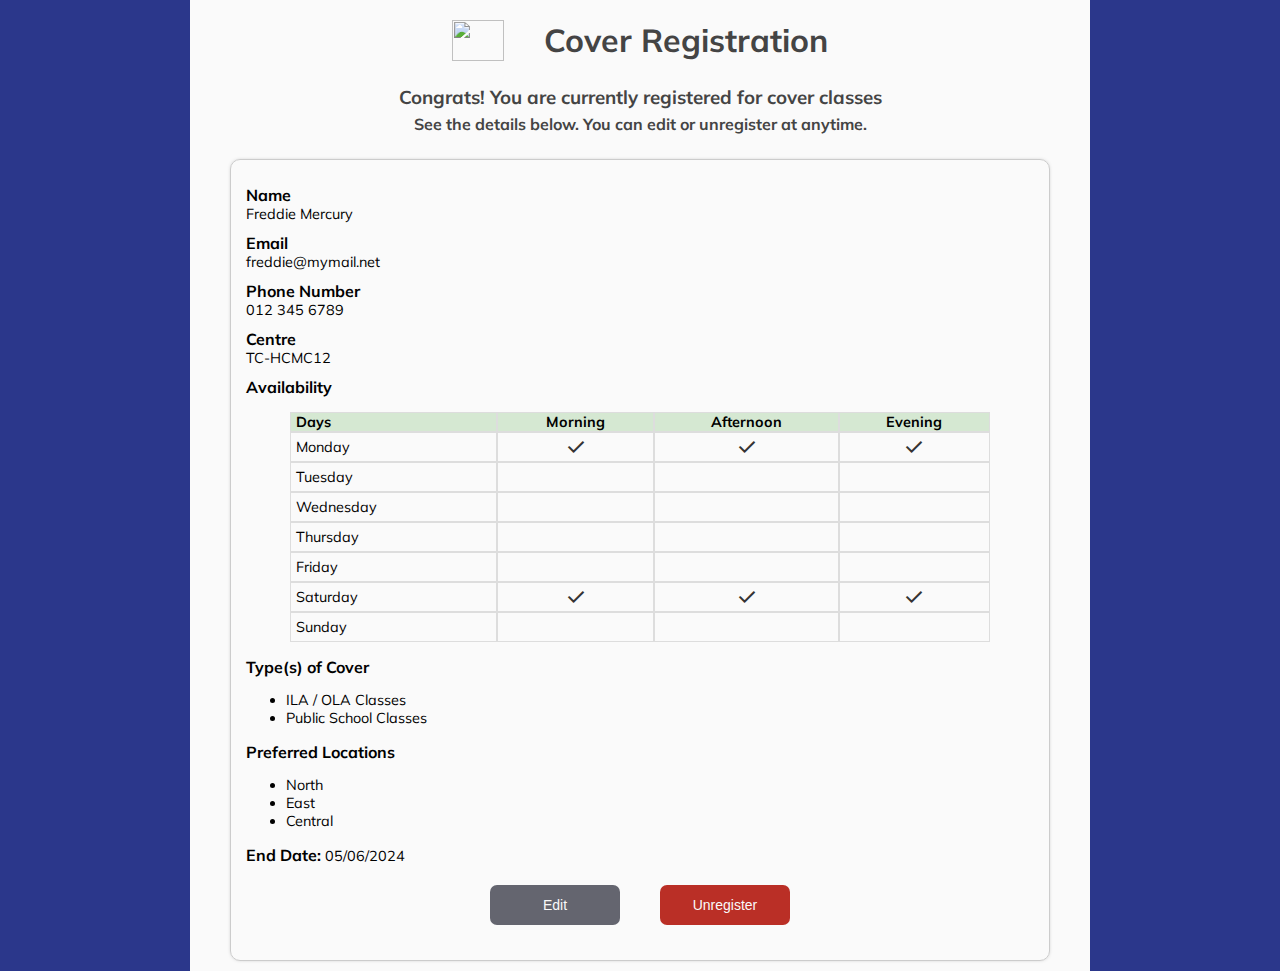
==== index.html @ 45330277 "test3" ====
<!DOCTYPE html>
<html>
  <meta name="viewport" content="width=device-width, initial-scale=1">
  <head>
    <title>ILA Cover Manager</title>
    <link rel="preconnect" href="https://fonts.googleapis.com">
    <link rel="preconnect" href="https://fonts.gstatic.com" crossorigin>
    <link href="https://fonts.googleapis.com/css2?family=Mulish:wght@300;400;700&display=swap" rel="stylesheet">
    <link rel="stylesheet" href="https://fonts.googleapis.com/css2?family=Material+Symbols+Outlined:opsz,wght,FILL,GRAD@20..48,100..700,0..1,-50..200" />

    <link rel="stylesheet" href="dev/style.css">    
    <!-- <?!= include('Stylesheet'); ?> -->
    
  </head>
  <body>
    <header class="header">
      <img src="https://ila.edu.vn/tieng-anh-cho-be/themes/ila-theme-2023/assets/images/logo-ila.png" alt="" width="52" height="41">        
      <h1>Cover Registration</h1>
    </header>

    <main>     

      <!---------------------------------------  SIGNUP  -------------------------------------------->

      <section class="section-signup nodisplay">
        <div class="signup-status">
          <h3 id="signup-status-title">You are currently not registered for cover classes. Register here!</h3>
        </div>
        <div class="signup-instructions">
          <h3>How does it work?</h3>
          <div class="signup-instruct-container">
            <div class="signup-instruct-row">
              <div class="signup-instruct-number">1</div>
              <div class="signup-instruct-text">Enter your contact information on this site. You can specify preferences about cover classes, such as availability and the types of classes.</div>
            </div>
            <div class="signup-instruct-row">
              <div class="signup-instruct-number">2</div>
              <div class="signup-instruct-text">Our Scheduling Team will periodically contact you about cover classes that fit your preferences. There is no obligation to cover every class.</div>
            </div>
            <div class="signup-instruct-row">
              <div class="signup-instruct-number">3</div>
              <div class="signup-instruct-text">If you do accept a cover class, the Scheduler will send you the details via email.</div>
            </div>
            <div class="signup-instruct-row">
              <div class="signup-instruct-number">4</div>
              <div class="signup-instruct-text">Teach!</div>
            </div>
          </div>
        </div>
        <div class="btn btn-signup">Sign Me Up!</div>
        <div class="signup-faq-container">
          <h4>FAQs</h4>
          <div class="faq-row">
            <div class="faq-title">Are the cover classes for teachers on sick leave or annual leave?</div>
            <div class="faq-text">Both. You could be contacted in either situation. If it's for annual leave, the Scheduler might ask if you can teach several lessons. Again, there is no obligation to cover all classes.</div>
          </div>
          <div class="faq-row">
            <div class="faq-title">Do I have to accept all covers?</div>
            <div class="faq-text">No. However, if you are registered here, we ask that you accept <i>most</i> covers offered to you. If you are unable to many cover classes, we would need to remove you from the registration list.</div>
          </div>
          <div class="faq-row">
            <div class="faq-title">Will lesson plans be provided for me?</div>
            <div class="faq-text">In most cases, the covers are arranged in advance, so lesson plans would not be provided. For emergency covers, that Academic Team or other teachers will try to support you with a lesson plan.</div>
          </div>
        </div>
      </section>

        <!--------------------------------------- FORM  -------------------------------------------->

      <section class="section-form nodisplay">
        <div class="form-status">
          <h3 class="form-status-title">Complete the form below to register for cover classes.</h3>
          <h5><span class="required-asteriks">*</span> = Required</h5>
        </div>
        <div class="user-form-container">
          <form>                      
          <h5 id="form-title-error" class="nodisplay">There are some entries that need your attention.</h5>
            <!-- Name Field -->
            <div>
              <label for="user-form-name" id="label-name" class="user-form-label">Name:</label>
              <span class="required-asteriks">*</span>
            </div>
            <input type="text" id="user-form-name" class="user-form-input">       
            <span class="user-form-description"></span><br>
        
            <!-- Email Field -->
            <label for="user-form-email" id="label-email" class="user-form-label">Email:</label>
            <span class="required-asteriks">*</span>
            <input type="text" id="user-form-email" class="user-form-input" disabled>       
            <span class="user-form-description">If this is not your email, please log out and log in again with your ILA account.</span><br>
        
            <!-- Phone Field -->
            <label for="user-form-phone" id="label-phone" class="user-form-label">Phone:</label>
            <span class="required-asteriks">*</span>
            <input type="text" id="user-form-phone" class="user-form-input">       
            <span class="user-form-description"></span><br>

            <!-- Centre -->
            <label for="user-form-centre" id="label-centre" class="user-form-label">Centre:</label>
            <span class="required-asteriks">*</span>
            <select type="text" id="user-form-centre" class="user-form-input">
              <option selected></option>
            </select>       
            <span class="user-form-description">Your home centre in which you are based.</span><br>
        
            <!-- coverType Options -->
            <div id="label-coverType" class="user-form-label div-label">Cover Type:</div>
            <span class="required-asteriks">*</span>
            <div id="user-form-coverType" class="user-form-input">
              <div class="coverType-check-group">
                <input type="checkbox" id='centre-classes' class="coverType-check">
                <label for="centre-classes">ILA/OLA Centre Classes</label>
              </div>
              <div class="coverType-check-group">
                <input type="checkbox" id='public-classes' class="coverType-check">
                <label for="public-classes">Public School Classes</label>
              </div>
              <div class="coverType-check-group">
                <input type="checkbox" id='pt-classes' class="coverType-check">
                <label for="pt-classes">Placement Testing *</label>
              </div>
              <div class="coverType-check-group">
                <input type="checkbox" id='ea-classes' class="coverType-check">
                <label for="ea-classes">Adult / IELTS Classes *</label>
              </div>
              <div class="coverType-check-group">
                <input type="checkbox" id='corp-classes' class="coverType-check">
                <label for="corp-classes">Corporate Classes *</label>
              </div>
            </div>            
            <span class="user-form-description">(*) Must be ILA standardized to cover these.</span><br>
        
            <!-- Availability Table -->
            <div id="label-coverType" class="user-form-label div-label">Availability:</div>
            <span class="required-asteriks">*</span>
            <table id="user-form-availability" class="user-form-input">
                <tr>
                    <th>Day / Time</th>
                    <th>Morning</th>
                    <th>Afternoon</th>
                    <th>Evening</th>
                </tr>
                <tr>
                    <td>Monday</td>
                    <td><input type="checkbox" id="mondayMorning"></td>
                    <td><input type="checkbox" id="mondayAfternoon"></td>
                    <td><input type="checkbox" id="mondayEvening"></td>
                </tr>
                <tr>
                    <td>Tuesday</td>
                    <td><input type="checkbox" id="tuesdayMorning"></td>
                    <td><input type="checkbox" id="tuesdayAfternoon"></td>
                    <td><input type="checkbox" id="tuesdayEvening"></td>
                </tr>
                <tr>
                    <td>Wednesday</td>
                    <td><input type="checkbox" id="wednesdayMorning"></td>
                    <td><input type="checkbox" id="wednesdayAfternoon"></td>
                    <td><input type="checkbox" id="wednesdayEvening"></td>
                </tr>
                <tr>
                    <td>Thursday</td>
                    <td><input type="checkbox" id="thursdayMorning"></td>
                    <td><input type="checkbox" id="thursdayAfternoon"></td>
                    <td><input type="checkbox" id="thursdayEvening"></td>
                </tr>
                <tr>
                    <td>Friday</td>
                    <td><input type="checkbox" id="fridayMorning"></td>
                    <td><input type="checkbox" id="fridayAfternoon"></td>
                    <td><input type="checkbox" id="fridayEvening"></td>
                </tr>
                <tr>
                    <td>Saturday</td>
                    <td><input type="checkbox" id="saturdayMorning"></td>   
                    <td><input type="checkbox" id="saturdayAfternoon"></td>
                    <td><input type="checkbox" id="saturdayEvening"></td>
                </tr>
                <tr>
                    <td>Sunday</td>
                    <td><input type="checkbox" id="sundayMorning"></td>
                    <td><input type="checkbox" id="sundayAfternoon"></td>
                    <td><input type="checkbox" id="sundayEvening"></td>
                </tr>
            </table>       
            <span class="user-form-description">You can change this anytime.</span><br>

            <!-- Locations Options -->
            <div id="label-locations" class="user-form-label div-label">Preferred Locations (<a href="https://drive.google.com/file/d/1Kfr8iceGPF43TdQVhYZaf9hOWY8qprkz/view?usp=drive_link" target="_blank">map</a>):
            </div>
            <span class="required-asteriks">*</span>
            <div id="user-form-locations" class="user-form-input">
              <div class="locations-check-group">
                <input type="checkbox" id='north' class="locations-check">
                <label for="north">North</label>
              </div>
              <div class="locations-check-group">
                <input type="checkbox" id='east' class="locations-check">
                <label for="east">East</label>
              </div>
              <div class="locations-check-group">
                <input type="checkbox" id='south' class="locations-check">
                <label for="south">South</label>
              </div>
              <div class="locations-check-group">
                <input type="checkbox" id='west' class="locations-check">
                <label for="west">West</label>
              </div>
              <div class="locations-check-group">
                <input type="checkbox" id='central' class="locations-check">
                <label for="central">Central</label>
              </div>
            </div>            
            <span class="user-form-description">Increase your opportunity for cover by selecting multiple or all locations.</span><br>

            <!-- endDate Field -->
            <label for="user-form-endDate" id="label-endDate" class="user-form-label">End Registration Date:</label>
            <input type="date" id="user-form-endDate" class="user-form-input">       
            <span class="user-form-description">You will be automatically unregistered past this date. You can leave this blank to always stay registered.</span><br>
        
          </form>
          <div class="form-controls">
            <div class="btn btn-cancel" id="user-form-cancel">Cancel</div>
            <div class="btn btn-submit" id="user-form-submit">Submit</div>
          </div>
        </div>
      </section>

      <!--------------------------------------- DETAILS  -------------------------------------------->

      <section class="section-details nodisplay">

        <div class="details-status">
          <h3 id="details-status-title">Congrats! You are currently registered for cover classes</h3>
          <h4 id="details-status-subtitle">See the details below. You can edit or unregister at anytime.</h4>
        </div>

        <div class="details-container">
          <div class="details-row">
            <div class="details-row-title">Name</div>
            <div class="details-row-text" id="details-name"></div>
          </div>
          <div class="details-row">
            <div class="details-row-title">Email</div>
            <div class="details-row-text" id="details-email"></div>
          </div>
          <div class="details-row">
            <div class="details-row-title">Phone Number</div>
            <div class="details-row-text" id="details-phone"></div>
          </div>
          <div class="details-row">
            <div class="details-row-title">Centre</div>
            <div class="details-row-text" id="details-centre"></div>
          </div>
          <div class="details-row">
            <div class="details-row-title">Availability</div>
            <div class="details-row-text" id="details-availability-table">
              <table>
                <tr class="availability-table-row availability-table-row-header">
                    <th class="availability-table-head table-head-col1">Days</th>
                    <th class="availability-table-head">Morning</th>
                    <th class="availability-table-head">Afternoon</th>
                    <th class="availability-table-head">Evening</th>
                </tr>
                <tr id="row-monday" class="availability-table-row">
                    <td class="availability-table-row-head">Monday</td>
                    <td class="availability-table-cell"></td>
                    <td class="availability-table-cell"></td>
                    <td class="availability-table-cell"></td>
                </tr>
                <tr id="row-tuesday" class="availability-table-row">
                    <td class="availability-table-row-head">Tuesday</td>
                    <td class="availability-table-cell"></td>
                    <td class="availability-table-cell"></td>
                    <td class="availability-table-cell"></td>
                </tr>
                <tr id="row-wednesday" class="availability-table-row">
                    <td class="availability-table-row-head">Wednesday</td>
                    <td class="availability-table-cell"></td>
                    <td class="availability-table-cell"></td>
                    <td class="availability-table-cell"></td>
                </tr>
                <tr id="row-thursday" class="availability-table-row">
                    <td class="availability-table-row-head">Thursday</td>
                    <td class="availability-table-cell"></td>
                    <td class="availability-table-cell"></td>
                    <td class="availability-table-cell"></td>
                </tr>
                <tr id="row-friday" class="availability-table-row">
                    <td class="availability-table-row-head">Friday</td>
                    <td class="availability-table-cell"></td>
                    <td class="availability-table-cell"></td>
                    <td class="availability-table-cell"></td>
                </tr>
                <tr id="row-saturday" class="availability-table-row">
                    <td class="availability-table-row-head">Saturday</td>
                    <td class="availability-table-cell"></td>
                    <td class="availability-table-cell"></td>
                    <td class="availability-table-cell"></td>
                </tr>
                <tr id="row-sunday" class="availability-table-row">
                    <td class="availability-table-row-head">Sunday</td>
                    <td class="availability-table-cell"></td>
                    <td class="availability-table-cell"></td>
                    <td class="availability-table-cell"></td>
                </tr>
              </table>
            </div>
          </div>
          <div class="details-row">
            <div class="details-row-title">Type(s) of Cover</div>
            <div class="details-row-text" id="details-coverType">
              <ul id="coverType-list"></ul>
            </div>
          </div>
          <div class="details-row">
            <div class="details-row-title">Preferred Locations</div>
            <div class="details-row-text" id="details-locations">
              <ul id="locations-list"></ul>
            </div>
          </div>
          <div class="details-row details-endDate-row">
            <div class="details-row-title">End Date:&nbsp;</div>
            <div class="details-row-text" id="details-endDate"></div>
          </div>
          <div class="details-controls">
            <button class="btn" id="btn-details-edit">Edit</button>
            <button class="btn" id="btn-details-unregister">Unregister</button>
          </div>
        </div>
      </section>

      <!--------------------------------------- UNREGISTER  -------------------------------------------->

      <section class="section-unregister nodisplay">
        <h1>Saying goodbye is never easy.</h1>
        <h1>We hope you come back soon :)</h1>
        <div class="btn" id="btn-unregister-exit">
          <span class="btn-text">Home Page</span>
          <span class="material-symbols-outlined">home</span>
        </div>
      </section>

      <!--------------------------------------- STATUS (DELETE)  -------------------------------------------->

      <section class="section-status nodisplay">
        <h1>This is the status page</h1>
      </section>
      
      <!--------------------------------------- LOADER -------------------------------------------->
  
      <section class="section-loader">
        <div class="loader-text">
          <h3 id="loader-title">Loading...</h3>
          <h3 id="loader-subtitle">This should only take a few seconds.</h3>
        </div>
        <div class="loader"></div>
      </section>

      <!--------------------------------------- DEV ONLY -------------------------------------------->

      <section class="section-dev nodisplay">
        <button onclick="getData()">Get Data</button>
        <button onclick="setData()">Set Data</button>
      </section>

    </main>    
    
    <script src="dev/script.js"></script>
    <!-- <?!= include('Script'); ?> -->
    
  </body>
</html>
---- dev/style.css ----
:root {
    --color-ila: #2b378b;
}

.none {
    outline: 3px solid yellow;
}


/***********************************************/
/**      CLASSES: general classes              */
/***********************************************/
h1, h2, h3, h4, h5, h6, p, span {
    text-align: center;
    margin: 5px 0;
    color: #333;
}

h1, h2, h3, h4, h5, h6 {
    color: #444;
}

th, td {
    padding: 0 5px;
}

section { 
    width: 100%;
    padding: 0 20px;
}


.material-symbols-outlined {
  font-variation-settings:
  'FILL' 0,
  'wght' 400,
  'GRAD' 0,
  'opsz' 24;
  margin: 0;
  vertical-align: middle;
}

.btn {    
    display: flex;
    justify-content: center;
    align-items: center;
    height: 40px;
    width: 130px;
    margin: 0 20px;
    padding: 3px;
    background-color: var(--color-ila);
    border-radius: 7px;
    border: none;
    font-size: 14px;
    color: #F9F9F9;
    cursor: pointer;
}

.btn > span {
    color: #F9F9F9;
}

.btn > * {
    margin: 5px;
}

.btn:hover {
    box-shadow: 0 0 2px 0px darkblue;
    background-color: darkblue;
}



/***********************************************/
/**         BODY, MAIN, AND HEADER             */
/***********************************************/

body {
    display: grid;
    grid-template-rows: 80px 1fr;
    height: 100vh;
    margin: 0;
    padding: 0;
    background-color: var(--color-ila);
    box-sizing: border-box;
    font-family: 'Mulish', 'Trebuchet MS', 'Lucida Sans Unicode', 'Lucida Grande', 'Lucida Sans', Arial, sans-serif;
}

header, main {
    display: flex;
    justify-content: center;
    width: 100%;
    height: 100%;
    max-width: 900px;
    margin: 0 auto;
    background-color: #FAFAFA;
}

/***********************************************/
/**             HEADER                         */
/***********************************************/
header {
    align-items: center;
}
header * {
    margin: 0 20px;
}

/***********************************************/
/**             Section: SIGNUP                */
/***********************************************/
.section-signup {
    display: flex;
    flex-direction: column;
    align-items: center;
}

.signup-instructions {
    display: flex;
    flex-direction: column;
    align-items: start;
    margin-top: 30px;
}

.signup-instructions h3 { 
    margin: 0 0 0px 20px;
    font-size: 1.15rem;
}

.signup-instruct-row {
    display: flex;
    margin: 35px;
    align-items: center;
    font-size: 1rem;
}

.signup-instruct-number {
    display: flex;
    align-items: center;
    justify-content: center;
    flex-shrink: 0;
    height: 30px;
    width: 30px;
    margin: 0 15px 0 0;
    padding: 5px;
    border-radius: 50%;
    background-color: #199319;
    color: #F0F0F0;
    font-size: 1.1rem;
    font-weight: bold;
    box-shadow: 0 0 7px -3px #666;
}

.signup-instruct-text {
    flex-basis: fit-content;
    flex-shrink: 1;
}

.btn-signup {
    width: 160px;
    margin-top: 20px;
    background-color: green;
    font-size: 1rem;
}

.btn-signup:hover {
    background-color: rgb(7, 150, 7);
}

.signup-faq-container {
    margin: 25px;
}

.signup-faq-container > h4 {
    text-align: left;
    font-size: 1rem;
}

.faq-row {
    margin: 15px 0;
}

.faq-title {
    font-weight: bold;
}

.faq-text {
    font-size: 0.9rem;
}



/***********************************************/
/**          Section: FORM                     */
/***********************************************/

.user-form-container {
    display: flex;
    flex-direction: column;
    align-items: center;
}

/* Base styling for the form */
form {
    max-width: 600px;
    margin: 10px auto;
    padding: 20px;
    background-color: #f9f9f9;
    border-radius: 8px;
    box-shadow: 0 0 8px rgba(0, 0, 0, 0.1);
}


/* Styling for labels */
.user-form-label {
    display: inline-block;
    margin-bottom: 5px;
    font-size: 1rem;
    color: #333;
}

/* Common styling for all input fields */
.user-form-input {
    width: 100%;
    padding: 10px;
    border: 1px solid #ddd;
    border-radius: 4px;
    box-sizing: border-box;
}

/* Style for description text below the select input */
.user-form-description {
    display: block;
    margin: 5px 0 0px 5px;
    text-align: left;
    font-size: 12px; 
    color: #666;
}

#user-form-coverType, #user-form-locations {
    background-color: #fbfbfb;
}
.coverType-check-group, .locations-check-group {
    padding: 6px;
}

.required-asteriks {
    font-size: 1.1rem;
    color: red;
}

.coverType-check-group > label,
.locations-check-group > label {
    cursor:pointer;
}

/* Specific styling for checkboxes within the table */
input[type="checkbox"] {
    cursor: pointer;
    transform: scale(1.5);
}

/* Table styling */
#user-form-availability {
    width: 100%;
    border-collapse: collapse;
}

#user-form-availability th, #user-form-availability td {
    text-align: center;
    padding: 8px;
}

#user-form-availability th {
    background-color: #eee;
}

#user-form-availability tr:nth-child(even) {
    background-color: #fdfdfd;
}

#user-form-availability > tr > td:nth-child(1) {
    background-color: #16bc16;
}

#user-form-submit, #user-form-edit {
}

.form-controls {
    display: flex;
    align-items: center;
    margin: 10px 0 40px 0;
}

/*  Form Validation */
#form-title-error {
    padding: 3px 0;
    margin-bottom: 10px;
    background-color: #f9a8a8;
    border-radius: 4px;
}

.invalidInput {
    border: 1px solid #e42e2e;
}





/***********************************************/
/**             Section: DETAIL                */
/***********************************************/

.details-container { 
    margin: 25px 20px 10px 20px;
    padding: 15px;
    border: 1px solid #ccc;
    border-radius: 10px;
    box-shadow: 0 0 4px -2px #999;
}

.details-row { margin-top: 10px; }
.details-row-title { font-weight: bold; }
.details-row-text { 
    font-size: 0.9rem; 
    min-height: 1.1rem;
}

/*******   AVAILABILITY TABLE    *******/
#details-availability-table {
    display: flex;
    justify-content: center;
    margin: 15px 0;
}

#details-availability-table table {
    width: 100%;
    max-width: 700px;
    border-spacing: 0px;
}

#details-availability-table th,
#details-availability-table td {
    border: 1px solid #ddd;
}

.table-head-col1 {
    text-align: left;
}

.availability-table-row-header {
    background-color: #d5e8d2;
}

.availability-table-row:not(:first-child) {
    height: 30px;
}

.availability-table-cell {
    text-align: center;
}

.details-endDate-row {
    display: flex;
    align-items: flex-end;
}

.details-controls {
    display: flex;
    width: 100%;
    justify-content: center;
    margin: 20px 0;
}

#btn-details-unregister {
    background-color: #ba2f26;
}
#btn-details-unregister:hover {
    background-color: #db392d;
    box-shadow: 0 0 2px 0 #db392d;
}

#btn-details-edit, #user-form-cancel {
    background-color: #64656f;
}
#btn-details-edit:hover, #user-form-cancel:hover {
    background-color: #7c7d8a;
    box-shadow: 0 0 2px 0px #7c7d8a;
}







/***********************************************/
/**             Section: UNREGISTER            */
/***********************************************/
.section-unregister {
    display: flex;
    flex-direction: column;
    align-items: center;
    margin-top: 100px;
}

.section-unregister .btn {
    width: 150px;
    margin-top: 100px; 
}



/***********************************************/
/**             Section: LOADER                */
/***********************************************/
.section-loader {
    display: flex;
    flex-direction: column;
    justify-content: center;
    align-items: center;
}

.section-loader * {
    margin: 5px 0;
    text-align: center;
}

.loader {
    margin: 10px;
    border: 5px solid #f3f3f3; /* Light grey border */
    border-top: 5px solid #3498db; /* Blue border */
    border-radius: 50%;
    width: 40px;
    height: 40px;
    animation: spin 2s linear infinite;
}

@keyframes spin {
    0% { transform: rotate(0deg); }
    100% { transform: rotate(360deg); }
}



/***********************************************/
/**   CLASSES: overriding all other classes    */
/***********************************************/
.nodisplay {
    display: none;
}



/***********************************************/
/**                 RESPONSIVE                 */
/***********************************************/

@media only screen and (max-width: 960px) {
    body {
        padding: 0;
        margin: 0;
    }
    /* section {
        background-color: rgb(255, 190, 190);
    } */
}


@media only screen and (max-width: 600px) {
    /* Empty styles for 960px and below */
    header { font-size: 0.8rem; }
    /* section {
        background-color: rgb(187, 255, 187);
    } */

    /**** SECTION: Signup  ****/
    .signup-instruct-row {
        margin: 20px 10px;
    }
    .signup-instruct-number {
        height: 20px;
        width: 20px;
        margin: 0 7px 0 0;
    }
    .signup-faq-container {
        margin: 25px 10px;
    }

    /**** SECTION: Details *****/
    .details-container {
        margin: 25px 0 10px 0;
    }
}


@media only screen and (max-width: 480px) {
    html { font-size: 92.5%; }
    /* Empty styles for 960px and below */

    .btn {
        height: 30px;
        width: 100px;
        margin: 0 15px;
    }
    section {
        padding: 0 10px;
        /* background-color: rgb(227, 180, 254); */
    }

    /***** SECTION: Form *****/
    form {
        border: none;
        border-radius: 0px;
        padding: 20px 10px;
        margin: 0px auto 10px auto;
        box-shadow: none;
        background-color: #fafafa;
    }

    form * {
        font-size: 93% !important;
    }

    /***** SECTION: Details *****/
    .details-container {
        padding: 15px 5px;
        border: none;
        border-radius: 3px;
        box-shadow: none;
        background-color: #FEFEFE;
    }
    #details-availability-table {
        font-size: 80%;
    }
    #details-availability-table .material-symbols-outlined {
        font-size: 18px;
    }

    /***** SECTION: Unregister ******/
    .section-unregister h1 {
        font-size: 1.3rem;
    }

}


@media only screen and (max-width: 320px) {
    /* Empty styles for 960px and below */
    /* section {
        background-color: rgb(248, 248, 185);
    } */
}
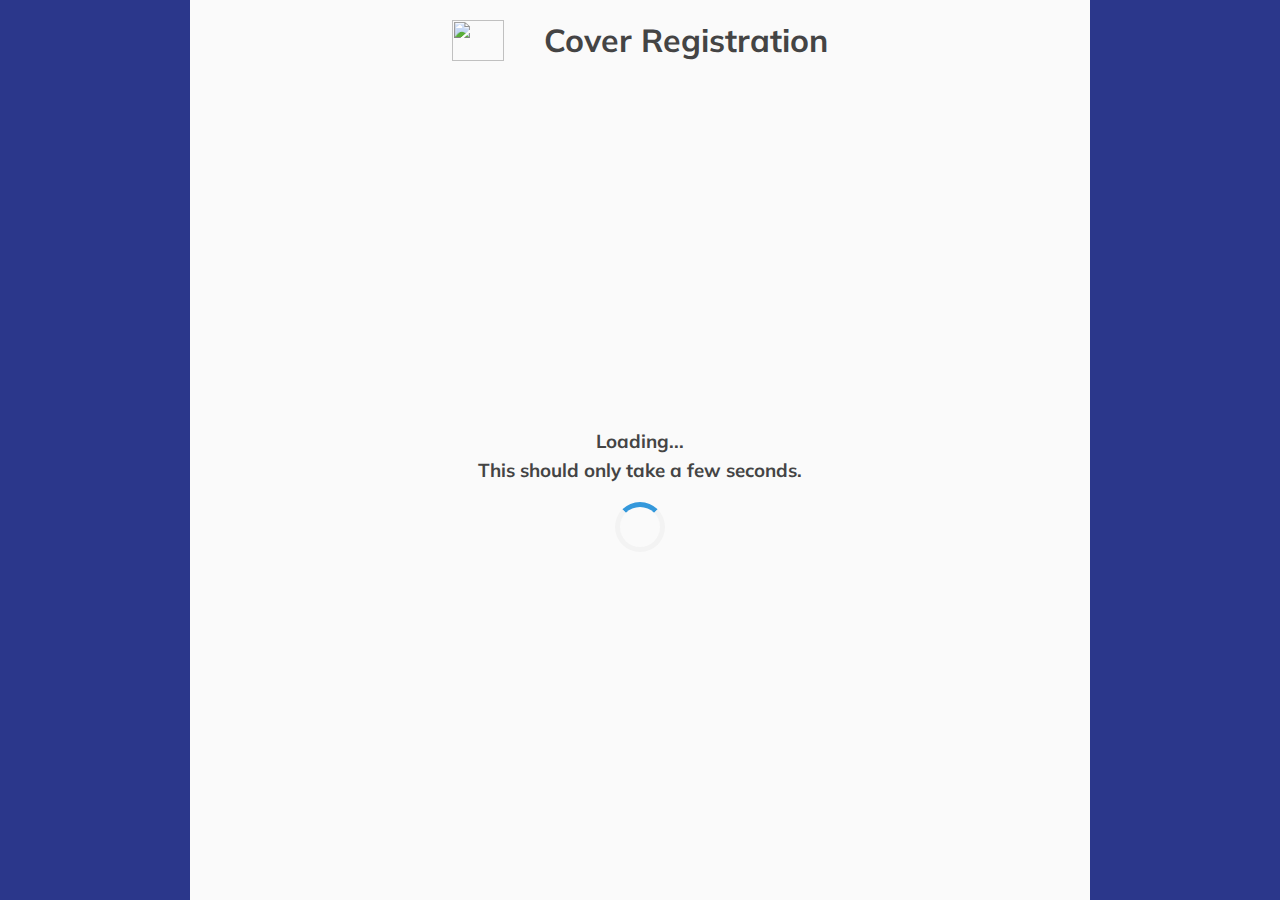
==== commit 73a2265b: "v0.0.15" ====
--- a/index.html
+++ b/index.html
@@ -1,7 +1,8 @@
 <!DOCTYPE html>
 <html>
   <meta name="viewport" content="width=device-width, initial-scale=1">
-  <head>
+  <head>    
+    <base target="_top">
     <title>ILA Cover Manager</title>
     <link rel="preconnect" href="https://fonts.googleapis.com">
     <link rel="preconnect" href="https://fonts.gstatic.com" crossorigin>
@@ -56,7 +57,7 @@
           </div>
           <div class="faq-row">
             <div class="faq-title">Do I have to accept all covers?</div>
-            <div class="faq-text">No. However, if you are registered here, we ask that you accept <i>most</i> covers offered to you. If you are unable to many cover classes, we would need to remove you from the registration list.</div>
+            <div class="faq-text">No. However, if you are registered here, we ask that you accept <i>most</i> covers offered to you. If you are unable to cover many classes, you could be removed from the registration list.</div>
           </div>
           <div class="faq-row">
             <div class="faq-title">Will lesson plans be provided for me?</div>
@@ -341,10 +342,25 @@
         </div>
       </section>
 
-      <!--------------------------------------- STATUS (DELETE)  -------------------------------------------->
+      <!--------------------------------------- STATUS  -------------------------------------------->
 
       <section class="section-status nodisplay">
-        <h1>This is the status page</h1>
+        <div>
+          <h1 id="section-status-title">Oops. Something went wrong :(</h1>
+          <h3 id="section-status-subtitle">We're experiencing some difficulties.</h3>
+          <br><br>
+          <p id="section-status-description"></p>
+          <p id="section-status-suggestion">Please make sure you are logged into your ILA account and refresh your browser.</p>
+        </div>
+        <div class="btn" id="btn-status">
+          <span class="btn-text">Refresh Page</span>
+          <span class="material-symbols-outlined">refresh</span>
+        </div>
+        <div>
+          <p>To report recurring issues, please let us know your feedback:</p>
+          <a href="https://www.google.com/" target="_blank" id="feedback-link">Feedback Form</a>
+        </div>
+
       </section>
       
       <!--------------------------------------- LOADER -------------------------------------------->
--- a/dev/style.css
+++ b/dev/style.css
@@ -47,7 +47,7 @@
     height: 40px;
     width: 130px;
     margin: 0 20px;
-    padding: 3px;
+    padding: 5px;
     background-color: var(--color-ila);
     border-radius: 7px;
     border: none;
@@ -406,7 +406,7 @@
 }
 
 .section-unregister .btn {
-    width: 150px;
+    width: 155px;
     margin-top: 100px; 
 }
 
@@ -443,6 +443,27 @@
 }
 
 
+/***********************************************/
+/**             Section: STATUS               */
+/***********************************************/
+.section-status, .section-status div {
+    display: flex;
+    flex-direction: column;
+    justify-content: space-evenly;
+    align-items: center;
+}
+
+#section-status-title {
+    font-weight: bold;
+    font-size: 3rem;
+}
+
+
+#btn-status {
+    flex-direction: row;
+    width: 140px;
+}
+
 
 /***********************************************/
 /**   CLASSES: overriding all other classes    */
@@ -543,6 +564,12 @@
         font-size: 1.3rem;
     }
 
+    /***** SECTION: Unregister ******/
+    .section-status {
+        font-size: 90%;
+    }
+
+
 }
 
 
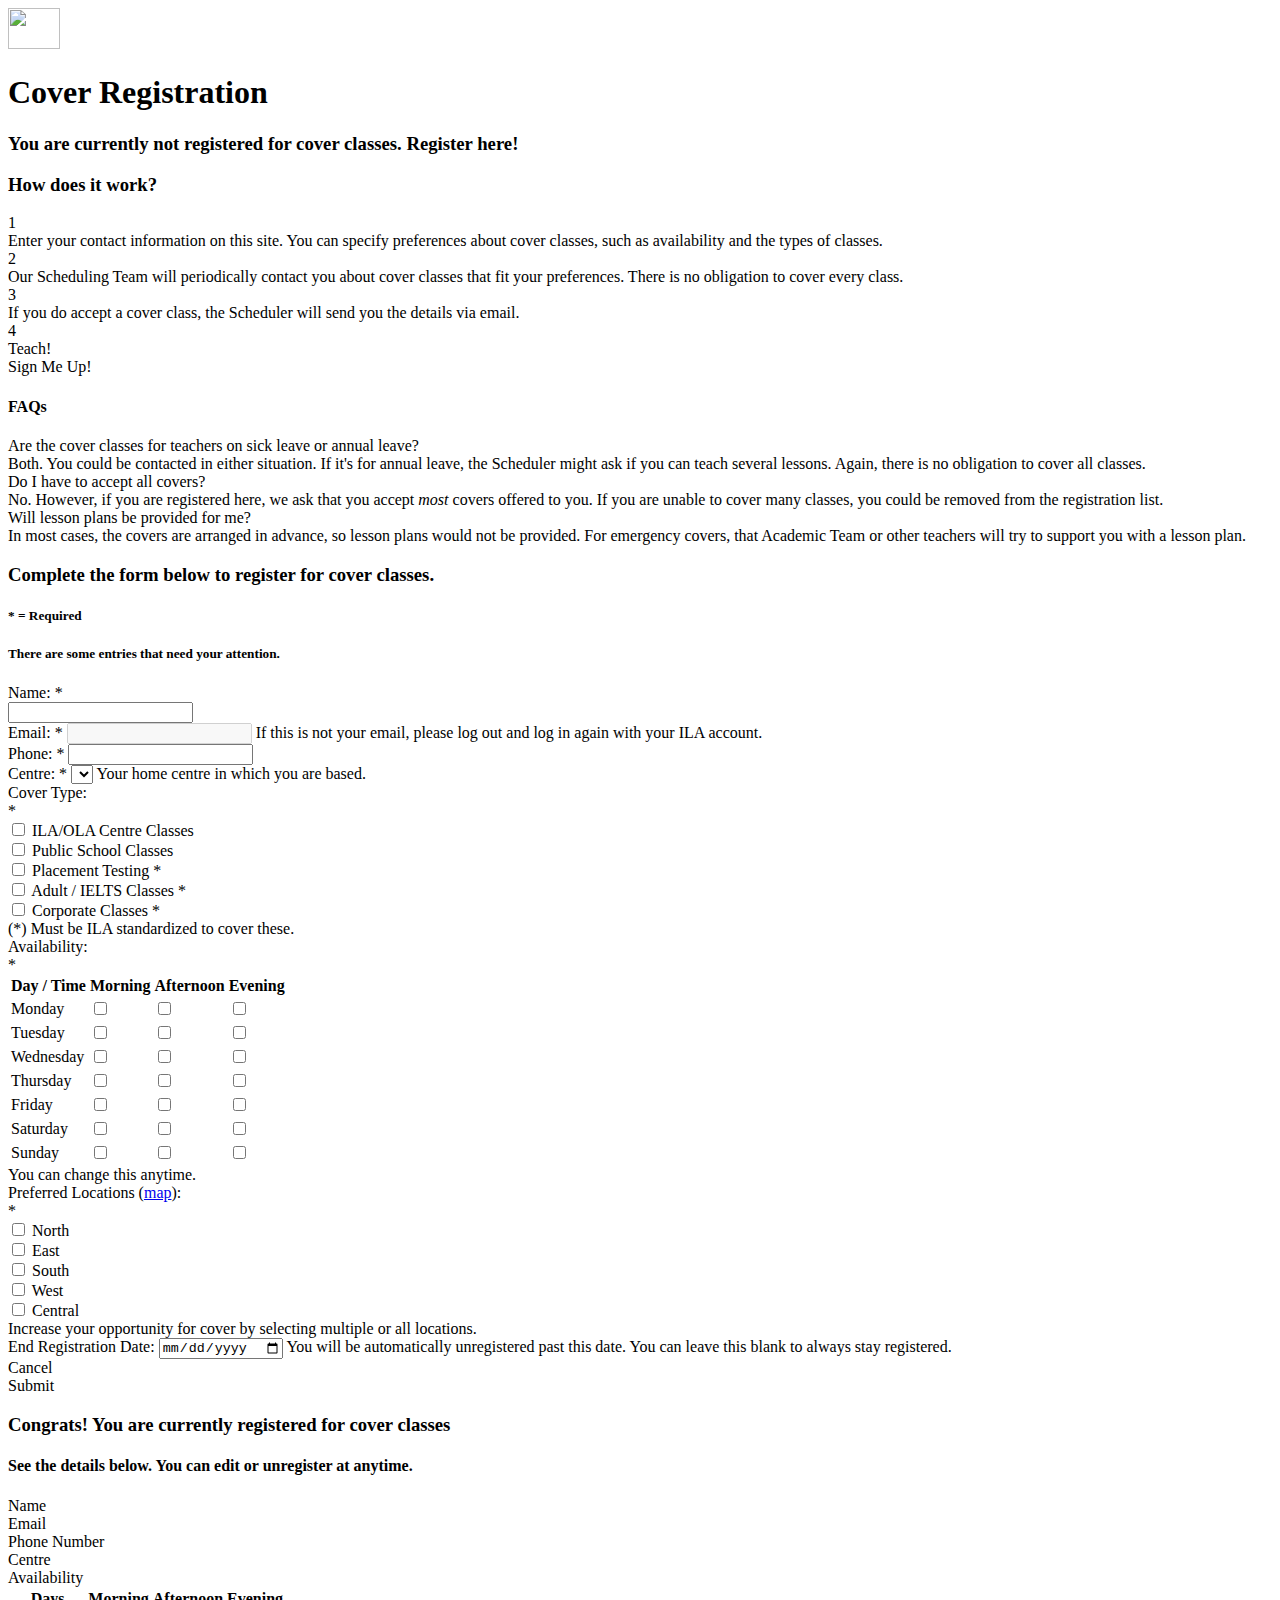
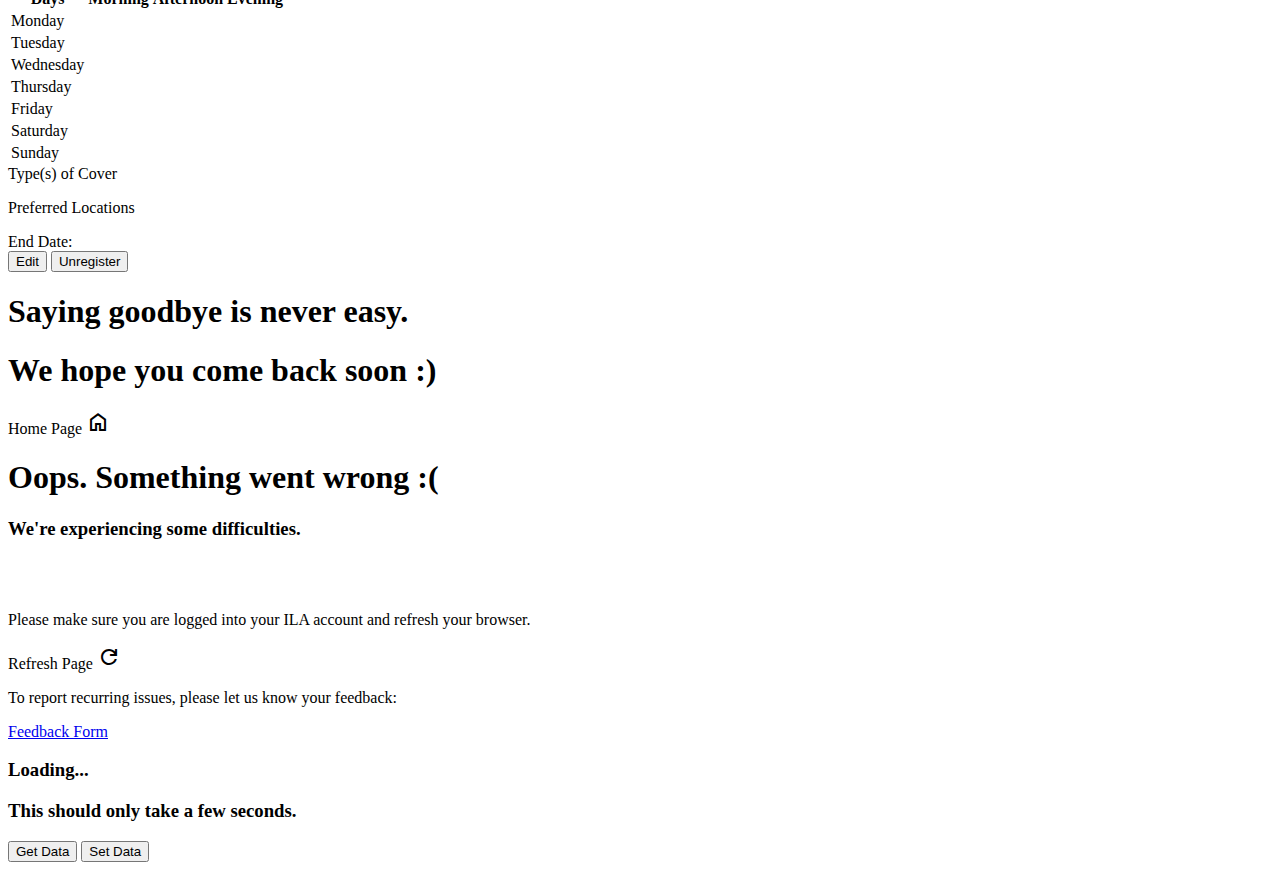
==== commit 9080b3d5: "v0.0.18" ====
--- a/index.html
+++ b/index.html
@@ -9,8 +9,8 @@
     <link href="https://fonts.googleapis.com/css2?family=Mulish:wght@300;400;700&display=swap" rel="stylesheet">
     <link rel="stylesheet" href="https://fonts.googleapis.com/css2?family=Material+Symbols+Outlined:opsz,wght,FILL,GRAD@20..48,100..700,0..1,-50..200" />
 
-    <link rel="stylesheet" href="dev/style.css">    
-    <!-- <?!= include('Stylesheet'); ?> -->
+    <!-- <link rel="stylesheet" href="dev/style.css">  -->   
+    <?!= include('Stylesheet'); ?>
     
   </head>
   <body>
@@ -382,8 +382,8 @@
 
     </main>    
     
-    <script src="dev/script.js"></script>
-    <!-- <?!= include('Script'); ?> -->
+    <!-- <script src="dev/script.js"></script> -->
+    <?!= include('Script'); ?>
     
   </body>
 </html>
--- a/dev/style.css
+++ b/dev/style.css
@@ -10,6 +10,10 @@
 /***********************************************/
 /**      CLASSES: general classes              */
 /***********************************************/
+* {
+    box-sizing: border-box;
+}
+
 h1, h2, h3, h4, h5, h6, p, span {
     text-align: center;
     margin: 5px 0;
